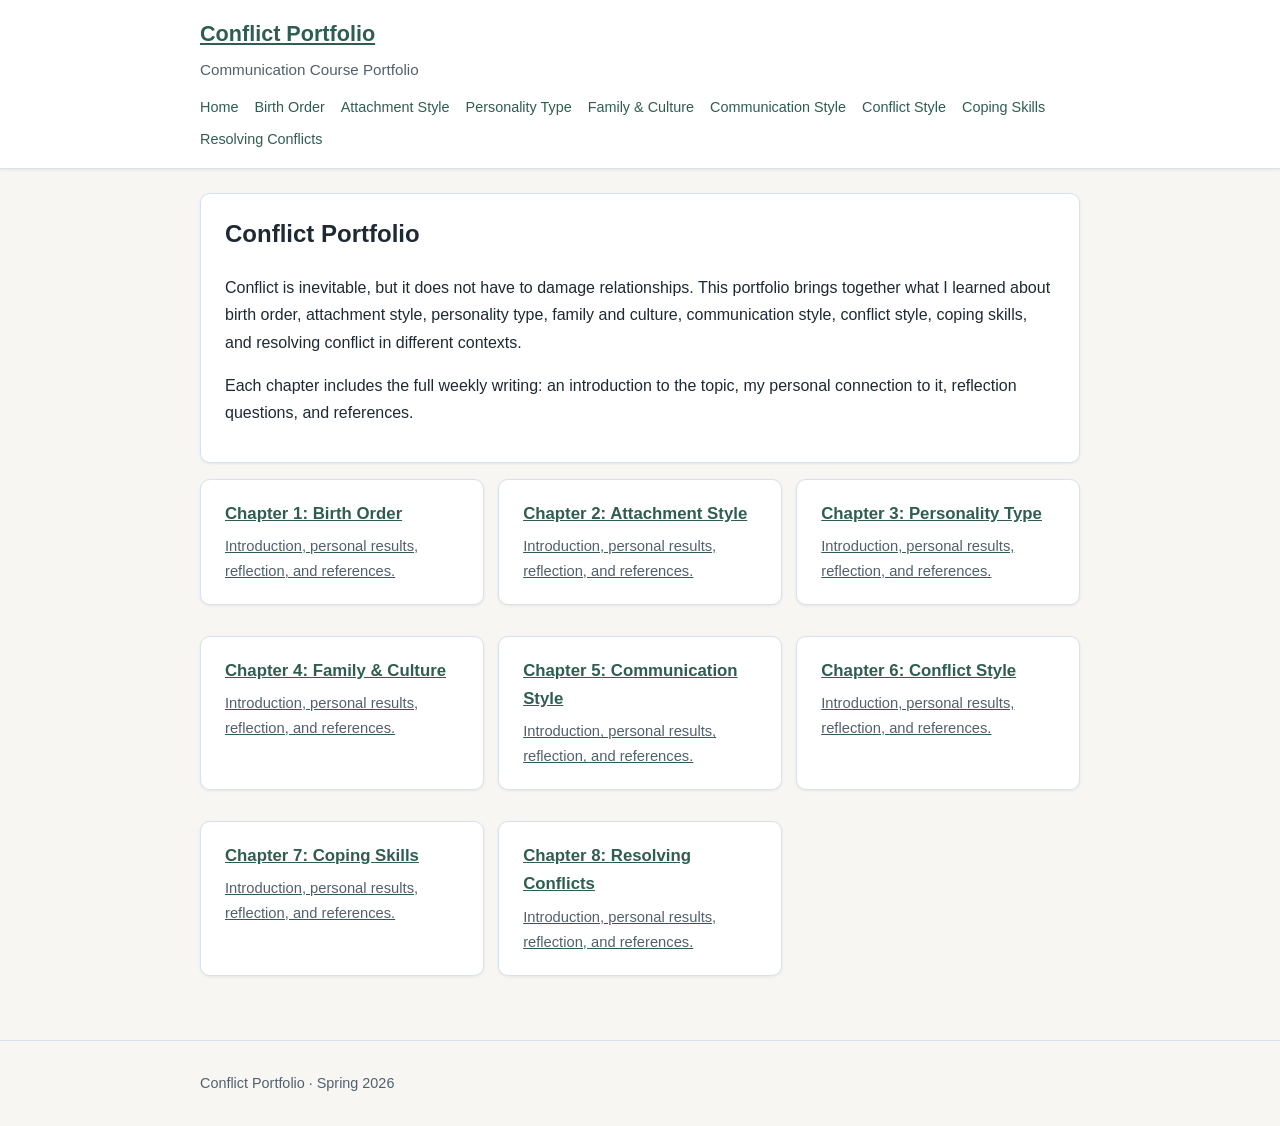
==== docs/index.html @ d165a069 "Add conflict portfolio site for GitHub Pages" ====
<!DOCTYPE html>
<html lang="en">
<head>
  <meta charset="UTF-8">
  <meta name="viewport" content="width=device-width, initial-scale=1.0">
  <title>Home | Conflict Portfolio</title>
  <link rel="stylesheet" href="css/style.css">
</head>
<body>
  <header class="site-header">
    <div class="site-header-inner">
      <h1><a href="index.html">Conflict Portfolio</a></h1>
      <p>Communication Course Portfolio</p>
      <nav class="top-nav" aria-label="Portfolio chapters">
        <a href="index.html">Home</a>
<a href="birth-order.html">Birth Order</a>
<a href="attachment-style.html">Attachment Style</a>
<a href="personality-type.html">Personality Type</a>
<a href="family-culture.html">Family &amp; Culture</a>
<a href="communication-style.html">Communication Style</a>
<a href="conflict-style.html">Conflict Style</a>
<a href="coping-skills.html">Coping Skills</a>
<a href="resolving-conflicts.html">Resolving Conflicts</a>
      </nav>
    </div>
  </header>
  <main class="page-wrap">
    
<section class="hero">
  <h2>Conflict Portfolio</h2>
  <p>Conflict is inevitable, but it does not have to damage relationships. This portfolio brings together what I learned about birth order, attachment style, personality type, family and culture, communication style, conflict style, coping skills, and resolving conflict in different contexts.</p>
  <p>Each chapter includes the full weekly writing: an introduction to the topic, my personal connection to it, reflection questions, and references.</p>
</section>
<section class="toc-grid">
  <a class="chapter-card" href="birth-order.html">
  <h3>Chapter 1: Birth Order</h3>
  <p>Introduction, personal results, reflection, and references.</p>
</a><a class="chapter-card" href="attachment-style.html">
  <h3>Chapter 2: Attachment Style</h3>
  <p>Introduction, personal results, reflection, and references.</p>
</a><a class="chapter-card" href="personality-type.html">
  <h3>Chapter 3: Personality Type</h3>
  <p>Introduction, personal results, reflection, and references.</p>
</a><a class="chapter-card" href="family-culture.html">
  <h3>Chapter 4: Family &amp; Culture</h3>
  <p>Introduction, personal results, reflection, and references.</p>
</a><a class="chapter-card" href="communication-style.html">
  <h3>Chapter 5: Communication Style</h3>
  <p>Introduction, personal results, reflection, and references.</p>
</a><a class="chapter-card" href="conflict-style.html">
  <h3>Chapter 6: Conflict Style</h3>
  <p>Introduction, personal results, reflection, and references.</p>
</a><a class="chapter-card" href="coping-skills.html">
  <h3>Chapter 7: Coping Skills</h3>
  <p>Introduction, personal results, reflection, and references.</p>
</a><a class="chapter-card" href="resolving-conflicts.html">
  <h3>Chapter 8: Resolving Conflicts</h3>
  <p>Introduction, personal results, reflection, and references.</p>
</a>
</section>

  </main>
  <footer class="site-footer">
    <div class="footer-inner">
      <p>Conflict Portfolio &middot; Spring 2026</p>
    </div>
  </footer>
</body>
</html>
---- docs/css/style.css ----
:root {
  --bg: #f7f6f3;
  --surface: #ffffff;
  --text: #1f2933;
  --muted: #52606d;
  --accent: #2f5d50;
  --accent-light: #e8f2ee;
  --border: #d9e2ec;
  --shadow: 0 1px 3px rgba(31, 41, 51, 0.08);
}

* {
  box-sizing: border-box;
}

body {
  margin: 0;
  font-family: Calibri, "Segoe UI", Tahoma, sans-serif;
  font-size: 12pt;
  line-height: 1.7;
  color: var(--text);
  background: var(--bg);
}

a {
  color: var(--accent);
}

a:hover {
  text-decoration: none;
}

.site-header {
  background: var(--surface);
  border-bottom: 1px solid var(--border);
  box-shadow: var(--shadow);
  position: sticky;
  top: 0;
  z-index: 10;
}

.site-header-inner,
.page-wrap,
.footer-inner {
  max-width: 920px;
  margin: 0 auto;
  padding: 1rem 1.25rem;
}

.site-header h1 {
  margin: 0;
  font-size: 1.35rem;
}

.site-header p {
  margin: 0.25rem 0 0;
  color: var(--muted);
  font-size: 0.95rem;
}

.top-nav {
  display: flex;
  flex-wrap: wrap;
  gap: 0.5rem 1rem;
  margin-top: 0.75rem;
  font-size: 0.9rem;
}

.top-nav a {
  text-decoration: none;
}

.top-nav a.active {
  font-weight: 700;
}

.page-wrap {
  padding-top: 1.5rem;
  padding-bottom: 3rem;
}

.hero,
.chapter-card,
.chapter-content,
.appendix-note {
  background: var(--surface);
  border: 1px solid var(--border);
  border-radius: 10px;
  box-shadow: var(--shadow);
}

.hero,
.chapter-card,
.appendix-note {
  padding: 1.25rem 1.5rem;
  margin-bottom: 1rem;
}

.hero h2,
.chapter-content h2:first-child {
  margin-top: 0;
}

.toc-grid {
  display: grid;
  grid-template-columns: repeat(auto-fit, minmax(240px, 1fr));
  gap: 0.9rem;
}

.chapter-card h3 {
  margin: 0 0 0.35rem;
  font-size: 1.05rem;
}

.chapter-card p {
  margin: 0;
  color: var(--muted);
  font-size: 0.92rem;
}

.chapter-content {
  padding: 1.5rem 1.75rem;
}

.chapter-content h2 {
  margin: 2rem 0 0.75rem;
  padding-top: 0.5rem;
  border-top: 1px solid var(--border);
  color: var(--accent);
  font-size: 1.2rem;
}

.chapter-content h2:first-of-type {
  margin-top: 0;
  padding-top: 0;
  border-top: none;
}

.chapter-content h3 {
  margin: 1.25rem 0 0.5rem;
  font-size: 1rem;
}

.chapter-content p {
  margin: 0 0 0.9rem;
}

.chapter-content .references {
  margin-top: 1.5rem;
  padding-top: 1rem;
  border-top: 1px solid var(--border);
}

.chapter-content .references h2 {
  margin-top: 0;
  padding-top: 0;
  border-top: none;
}

.chapter-content ul {
  margin: 0;
  padding-left: 1.25rem;
}

.chapter-content li {
  margin-bottom: 0.6rem;
}

.appendix-note {
  background: var(--accent-light);
}

.site-footer {
  border-top: 1px solid var(--border);
  color: var(--muted);
  font-size: 0.9rem;
}

@media (max-width: 640px) {
  .chapter-content {
    padding: 1.1rem 1rem;
  }
}
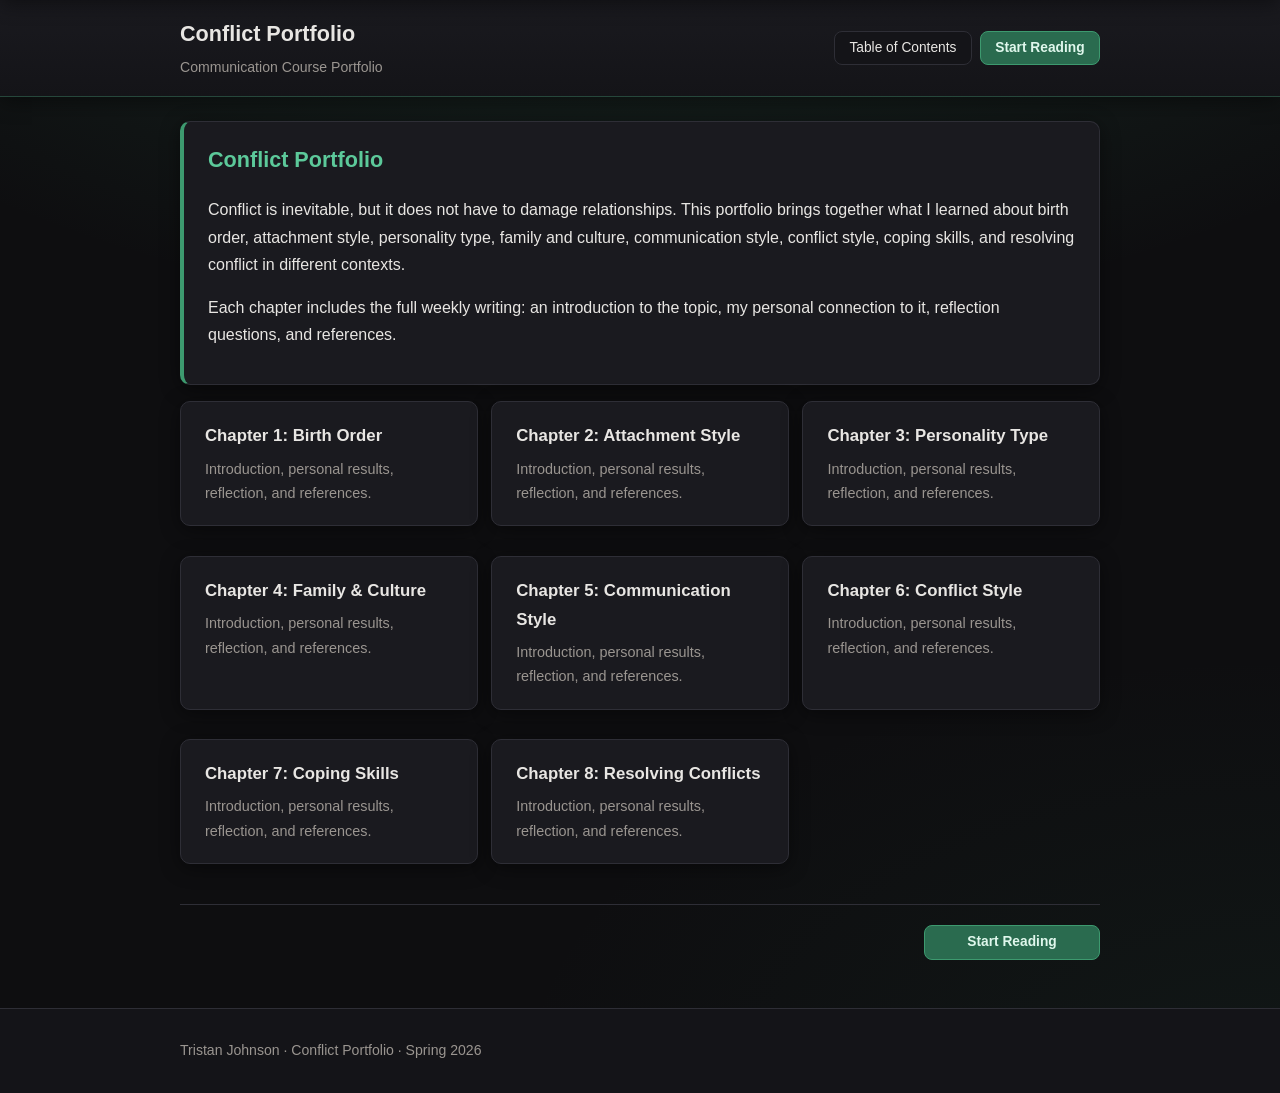
==== commit 3ef9fda2: "Redesign portfolio site with dark theme and improved navigation. Update styling, TOC dropdown, scrol" ====
--- a/docs/index.html
+++ b/docs/index.html
@@ -7,21 +7,62 @@
   <link rel="stylesheet" href="css/style.css">
 </head>
 <body>
-  <header class="site-header">
+  <header class="site-header site-header--main" aria-hidden="false">
     <div class="site-header-inner">
-      <h1><a href="index.html">Conflict Portfolio</a></h1>
-      <p>Communication Course Portfolio</p>
-      <nav class="top-nav" aria-label="Portfolio chapters">
-        <a href="index.html">Home</a>
-<a href="birth-order.html">Birth Order</a>
-<a href="attachment-style.html">Attachment Style</a>
-<a href="personality-type.html">Personality Type</a>
-<a href="family-culture.html">Family &amp; Culture</a>
-<a href="communication-style.html">Communication Style</a>
-<a href="conflict-style.html">Conflict Style</a>
-<a href="coping-skills.html">Coping Skills</a>
-<a href="resolving-conflicts.html">Resolving Conflicts</a>
-      </nav>
+      <div class="header-row">
+        <div class="header-brand">
+          <h1><a href="index.html">Conflict Portfolio</a></h1>
+          <p>Communication Course Portfolio</p>
+        </div>
+        <div class="header-actions">
+          <div class="toc-dropdown">
+            <button type="button" class="btn btn-ghost" id="toc-toggle-main" aria-expanded="false" aria-controls="toc-menu-main" aria-haspopup="true">
+              Table of Contents
+            </button>
+            <div class="toc-menu" id="toc-menu-main" role="menu" hidden>
+              <a href="index.html" class="toc-item is-current" role="menuitem">Home</a>
+            <a href="birth-order.html" class="toc-item" role="menuitem">Chapter 1: Birth Order</a>
+            <a href="attachment-style.html" class="toc-item" role="menuitem">Chapter 2: Attachment Style</a>
+            <a href="personality-type.html" class="toc-item" role="menuitem">Chapter 3: Personality Type</a>
+            <a href="family-culture.html" class="toc-item" role="menuitem">Chapter 4: Family &amp; Culture</a>
+            <a href="communication-style.html" class="toc-item" role="menuitem">Chapter 5: Communication Style</a>
+            <a href="conflict-style.html" class="toc-item" role="menuitem">Chapter 6: Conflict Style</a>
+            <a href="coping-skills.html" class="toc-item" role="menuitem">Chapter 7: Coping Skills</a>
+            <a href="resolving-conflicts.html" class="toc-item" role="menuitem">Chapter 8: Resolving Conflicts</a>
+            </div>
+          </div>
+          <a href="birth-order.html" class="btn btn-primary">Start Reading</a>
+        </div>
+      </div>
+    </div>
+  </header>
+  <header class="site-header site-header--dock" id="header-dock" aria-hidden="true">
+    <div class="site-header-inner">
+      <div class="header-row">
+        <div class="header-brand">
+          <p class="dock-title"><a href="index.html">Conflict Portfolio</a></p>
+          
+        </div>
+        <div class="header-actions">
+          <div class="toc-dropdown">
+            <button type="button" class="btn btn-ghost" id="toc-toggle-dock" aria-expanded="false" aria-controls="toc-menu-dock" aria-haspopup="true">
+              Table of Contents
+            </button>
+            <div class="toc-menu" id="toc-menu-dock" role="menu" hidden>
+              <a href="index.html" class="toc-item is-current" role="menuitem">Home</a>
+            <a href="birth-order.html" class="toc-item" role="menuitem">Chapter 1: Birth Order</a>
+            <a href="attachment-style.html" class="toc-item" role="menuitem">Chapter 2: Attachment Style</a>
+            <a href="personality-type.html" class="toc-item" role="menuitem">Chapter 3: Personality Type</a>
+            <a href="family-culture.html" class="toc-item" role="menuitem">Chapter 4: Family &amp; Culture</a>
+            <a href="communication-style.html" class="toc-item" role="menuitem">Chapter 5: Communication Style</a>
+            <a href="conflict-style.html" class="toc-item" role="menuitem">Chapter 6: Conflict Style</a>
+            <a href="coping-skills.html" class="toc-item" role="menuitem">Chapter 7: Coping Skills</a>
+            <a href="resolving-conflicts.html" class="toc-item" role="menuitem">Chapter 8: Resolving Conflicts</a>
+            </div>
+          </div>
+          <a href="birth-order.html" class="btn btn-primary">Start Reading</a>
+        </div>
+      </div>
     </div>
   </header>
   <main class="page-wrap">
@@ -59,11 +100,130 @@
 </a>
 </section>
 
+    <nav class="chapter-bottom-nav" aria-label="Continue reading"><a href="birth-order.html" class="btn btn-primary">Start Reading</a></nav>
   </main>
   <footer class="site-footer">
     <div class="footer-inner">
-      <p>Conflict Portfolio &middot; Spring 2026</p>
+      <p>Tristan Johnson &middot; Conflict Portfolio &middot; Spring 2026</p>
     </div>
   </footer>
+  <button type="button" class="back-to-top" id="back-to-top" aria-label="Return to top">
+    <span aria-hidden="true">&uarr;</span>
+  </button>
+  <script>
+  (function () {
+    var mainHeader = document.querySelector(".site-header--main");
+    var dock = document.getElementById("header-dock");
+    var backToTop = document.getElementById("back-to-top");
+    var lastY = window.scrollY || 0;
+    var dockOpen = false;
+    var suppressDockUntilTop = false;
+    var atTopThreshold = 16;
+    var atBottomThreshold = 32;
+    var scrollDelta = 4;
+    var backToTopThreshold = 400;
+
+    function atPageBottom() {
+      var y = window.scrollY || 0;
+      var maxScroll = Math.max(
+        0,
+        document.documentElement.scrollHeight - window.innerHeight
+      );
+      return maxScroll - y <= atBottomThreshold;
+    }
+
+    function wireToc(headerRoot) {
+      if (!headerRoot) return;
+      var toggle = headerRoot.querySelector(".toc-dropdown button");
+      var menu = headerRoot.querySelector(".toc-menu");
+      if (!toggle || !menu) return;
+
+      function closeMenu() {
+        menu.hidden = true;
+        toggle.setAttribute("aria-expanded", "false");
+      }
+
+      headerRoot.querySelector(".toc-dropdown").addEventListener("click", function (event) {
+        event.stopPropagation();
+      });
+
+      toggle.addEventListener("click", function () {
+        var open = menu.hidden;
+        document.querySelectorAll(".toc-menu").forEach(function (other) {
+          if (other !== menu) {
+            other.hidden = true;
+            var otherToggle = other.parentElement.querySelector("button");
+            if (otherToggle) otherToggle.setAttribute("aria-expanded", "false");
+          }
+        });
+        menu.hidden = !open;
+        toggle.setAttribute("aria-expanded", open ? "true" : "false");
+      });
+
+      menu.querySelectorAll(".toc-item").forEach(function (link) {
+        link.addEventListener("click", closeMenu);
+      });
+
+      return closeMenu;
+    }
+
+    var closeDockToc = wireToc(dock);
+    wireToc(mainHeader);
+
+    document.addEventListener("click", function () {
+      document.querySelectorAll(".toc-menu").forEach(function (menu) {
+        menu.hidden = true;
+      });
+      document.querySelectorAll(".toc-dropdown button").forEach(function (btn) {
+        btn.setAttribute("aria-expanded", "false");
+      });
+    });
+
+    function setDockOpen(open) {
+      if (!dock || dockOpen === open) return;
+      dockOpen = open;
+      dock.classList.toggle("is-revealed", open);
+      dock.setAttribute("aria-hidden", open ? "false" : "true");
+      if (!open && closeDockToc) closeDockToc();
+    }
+
+    function onScroll() {
+      var y = window.scrollY || 0;
+      var delta = y - lastY;
+
+      if (y <= atTopThreshold || atPageBottom()) {
+        setDockOpen(false);
+        if (y <= atTopThreshold) suppressDockUntilTop = false;
+      } else if (suppressDockUntilTop) {
+        setDockOpen(false);
+        if (delta > scrollDelta) {
+          suppressDockUntilTop = false;
+        }
+      } else if (delta < -scrollDelta) {
+        setDockOpen(true);
+      } else if (delta > scrollDelta) {
+        setDockOpen(false);
+      }
+
+      if (backToTop) {
+        backToTop.classList.toggle("is-visible", y > backToTopThreshold);
+      }
+
+      lastY = y;
+    }
+
+    if (backToTop) {
+      backToTop.addEventListener("click", function () {
+        suppressDockUntilTop = true;
+        setDockOpen(false);
+        window.scrollTo({ top: 0, behavior: "smooth" });
+      });
+    }
+
+    window.addEventListener("scroll", onScroll, { passive: true });
+    setDockOpen(false);
+    onScroll();
+  })();
+  </script>
 </body>
 </html>
--- a/docs/css/style.css
+++ b/docs/css/style.css
@@ -1,12 +1,20 @@
 :root {
-  --bg: #f7f6f3;
-  --surface: #ffffff;
-  --text: #1f2933;
-  --muted: #52606d;
-  --accent: #2f5d50;
-  --accent-light: #e8f2ee;
-  --border: #d9e2ec;
-  --shadow: 0 1px 3px rgba(31, 41, 51, 0.08);
+  --bg: #0e0e10;
+  --bg-accent: #141418;
+  --surface: #1a1a1f;
+  --surface-hover: #222228;
+  --text: #e8e6e3;
+  --muted: #9a9590;
+  --accent: #3d9a6f;
+  --accent-bright: #5cc99a;
+  --accent-dim: #2a6b4f;
+  --accent-glow: rgba(61, 154, 111, 0.22);
+  --border: #2e2e36;
+  --border-accent: rgba(61, 154, 111, 0.35);
+  --shadow: 0 4px 20px rgba(0, 0, 0, 0.45);
+  --shadow-hover: 0 8px 28px rgba(61, 154, 111, 0.14);
+  --header-pad: 1rem 1.25rem;
+  --page-pad: 1.5rem 1.25rem 3rem;
 }
 
 * {
@@ -16,67 +24,251 @@
 body {
   margin: 0;
   font-family: Calibri, "Segoe UI", Tahoma, sans-serif;
-  font-size: 12pt;
+  font-size: clamp(0.95rem, 2.5vw, 12pt);
   line-height: 1.7;
   color: var(--text);
   background: var(--bg);
+  background-image:
+    radial-gradient(ellipse 80% 50% at 50% -20%, var(--accent-glow), transparent),
+    radial-gradient(ellipse 60% 40% at 100% 100%, rgba(42, 107, 79, 0.1), transparent);
+  min-height: 100vh;
 }
 
 a {
-  color: var(--accent);
+  color: var(--accent-bright);
+  transition: color 0.2s ease;
 }
 
 a:hover {
+  color: #7fe0b8;
   text-decoration: none;
 }
 
 .site-header {
+  background: linear-gradient(180deg, var(--surface) 0%, var(--bg-accent) 100%);
+  border-bottom: 1px solid var(--border-accent);
+  box-shadow: var(--shadow);
+}
+
+.site-header--main {
+  position: relative;
+  z-index: 10;
+}
+
+.site-header--dock {
+  position: fixed;
+  top: 0;
+  left: 0;
+  right: 0;
+  z-index: 25;
+  transform: translateY(-100%);
+  pointer-events: none;
+  transition: transform 0.5s ease;
+  will-change: transform;
+}
+
+.site-header--dock.is-revealed {
+  transform: translateY(0);
+  pointer-events: auto;
+}
+
+.site-header--dock .site-header-inner {
+  padding-top: 0.65rem;
+  padding-bottom: 0.65rem;
+}
+
+.site-header--dock .dock-title {
+  margin: 0;
+  font-size: 1rem;
+  font-weight: 700;
+}
+
+.site-header--dock .dock-title a {
+  color: var(--text);
+  text-decoration: none;
+}
+
+.site-header--dock .dock-title a:hover {
+  color: var(--accent-bright);
+}
+
+
+.back-to-top {
+  position: fixed;
+  right: max(1rem, env(safe-area-inset-right));
+  bottom: max(1rem, env(safe-area-inset-bottom));
+  z-index: 30;
+  width: 2.75rem;
+  height: 2.75rem;
+  border: 1px solid var(--border-accent);
+  border-radius: 999px;
   background: var(--surface);
-  border-bottom: 1px solid var(--border);
+  color: var(--accent-bright);
+  font-size: 1.25rem;
+  line-height: 1;
+  cursor: pointer;
+  opacity: 0;
+  pointer-events: none;
+  transform: translateY(14px);
+  transition: opacity 0.22s ease, transform 0.22s ease, background 0.2s ease, border-color 0.2s ease;
   box-shadow: var(--shadow);
-  position: sticky;
-  top: 0;
-  z-index: 10;
+}
+
+.back-to-top:hover {
+  background: var(--accent-dim);
+  border-color: var(--accent);
+  color: #dff7ec;
+}
+
+.back-to-top.is-visible {
+  opacity: 1;
+  pointer-events: auto;
+  transform: translateY(0);
+}
+
+.back-to-top:focus-visible {
+  outline: 2px solid var(--accent-bright);
+  outline-offset: 2px;
 }
 
 .site-header-inner,
 .page-wrap,
 .footer-inner {
-  max-width: 920px;
+  max-width: 960px;
   margin: 0 auto;
-  padding: 1rem 1.25rem;
+  padding: var(--header-pad);
+}
+
+.page-wrap {
+  padding: var(--page-pad);
+}
+
+.header-row {
+  display: flex;
+  align-items: center;
+  justify-content: space-between;
+  gap: 0.75rem 1rem;
+}
+
+.header-brand {
+  min-width: 0;
+  flex: 1 1 auto;
+}
+
+.header-actions {
+  display: flex;
+  align-items: center;
+  gap: 0.5rem;
+  flex: 0 0 auto;
+}
+
+.btn {
+  display: inline-flex;
+  align-items: center;
+  justify-content: center;
+  padding: 0.5rem 0.9rem;
+  border-radius: 8px;
+  font: inherit;
+  font-size: 0.86rem;
+  line-height: 1.2;
+  text-decoration: none;
+  cursor: pointer;
+  border: 1px solid transparent;
+  white-space: nowrap;
+  transition: background 0.2s ease, border-color 0.2s ease, color 0.2s ease, box-shadow 0.2s ease;
+}
+
+.btn-primary {
+  background: var(--accent-dim);
+  border-color: var(--accent);
+  color: #dff7ec;
+  font-weight: 600;
+}
+
+.btn-primary:hover {
+  background: var(--accent);
+  color: #fff;
+}
+
+.btn-ghost {
+  background: var(--bg-accent);
+  border-color: var(--border);
+  color: var(--text);
+}
+
+.btn-ghost:hover {
+  border-color: var(--border-accent);
+  color: var(--accent-bright);
+}
+
+.btn:focus-visible {
+  outline: 2px solid var(--accent-bright);
+  outline-offset: 2px;
+}
+
+.toc-dropdown {
+  position: relative;
+}
+
+.toc-menu {
+  position: absolute;
+  top: calc(100% + 0.45rem);
+  right: 0;
+  min-width: 260px;
+  max-width: min(92vw, 320px);
+  max-height: 60vh;
+  overflow-y: auto;
+  background: var(--surface);
+  border: 1px solid var(--border-accent);
+  border-radius: 10px;
+  box-shadow: var(--shadow);
+  padding: 0.35rem;
+  z-index: 40;
+}
+
+.toc-menu[hidden] {
+  display: none;
+}
+
+.toc-item {
+  display: block;
+  padding: 0.55rem 0.75rem;
+  border-radius: 6px;
+  color: var(--text);
+  text-decoration: none;
+  font-size: 0.9rem;
+  line-height: 1.35;
+}
+
+.toc-item:hover {
+  background: var(--surface-hover);
+  color: var(--accent-bright);
+}
+
+.toc-item.is-current {
+  background: var(--accent-dim);
+  color: #dff7ec;
+  font-weight: 600;
 }
 
 .site-header h1 {
   margin: 0;
-  font-size: 1.35rem;
+  font-size: clamp(1.1rem, 4vw, 1.35rem);
+}
+
+.site-header h1 a {
+  color: var(--text);
+  text-decoration: none;
+}
+
+.site-header h1 a:hover {
+  color: var(--accent-bright);
 }
 
 .site-header p {
-  margin: 0.25rem 0 0;
+  margin: 0.2rem 0 0;
   color: var(--muted);
-  font-size: 0.95rem;
-}
-
-.top-nav {
-  display: flex;
-  flex-wrap: wrap;
-  gap: 0.5rem 1rem;
-  margin-top: 0.75rem;
-  font-size: 0.9rem;
-}
-
-.top-nav a {
-  text-decoration: none;
-}
-
-.top-nav a.active {
-  font-weight: 700;
-}
-
-.page-wrap {
-  padding-top: 1.5rem;
-  padding-bottom: 3rem;
+  font-size: 0.88rem;
 }
 
 .hero,
@@ -92,8 +284,12 @@
 .hero,
 .chapter-card,
 .appendix-note {
-  padding: 1.25rem 1.5rem;
+  padding: clamp(1rem, 3vw, 1.25rem) clamp(1rem, 3vw, 1.5rem);
   margin-bottom: 1rem;
+}
+
+.hero {
+  border-left: 4px solid var(--accent);
 }
 
 .hero h2,
@@ -101,33 +297,60 @@
   margin-top: 0;
 }
 
+.hero h2 {
+  color: var(--accent-bright);
+  font-size: clamp(1.15rem, 4vw, 1.35rem);
+}
+
 .toc-grid {
   display: grid;
-  grid-template-columns: repeat(auto-fit, minmax(240px, 1fr));
-  gap: 0.9rem;
+  grid-template-columns: repeat(auto-fit, minmax(min(100%, 220px), 1fr));
+  gap: 0.85rem;
+}
+
+.chapter-card {
+  display: block;
+  text-decoration: none;
+  color: inherit;
+  transition: transform 0.2s ease, box-shadow 0.2s ease, border-color 0.2s ease, background 0.2s ease;
+}
+
+.chapter-card:hover {
+  transform: translateY(-2px);
+  background: var(--surface-hover);
+  border-color: var(--border-accent);
+  box-shadow: var(--shadow-hover);
 }
 
 .chapter-card h3 {
   margin: 0 0 0.35rem;
-  font-size: 1.05rem;
+  font-size: clamp(0.98rem, 3vw, 1.05rem);
+  color: var(--text);
+  transition: color 0.2s ease;
+}
+
+.chapter-card:hover h3 {
+  color: var(--accent-bright);
 }
 
 .chapter-card p {
   margin: 0;
   color: var(--muted);
-  font-size: 0.92rem;
+  font-size: 0.9rem;
 }
 
 .chapter-content {
-  padding: 1.5rem 1.75rem;
+  padding: clamp(1rem, 3vw, 1.5rem) clamp(1rem, 3vw, 1.75rem);
+  border-top: 3px solid var(--accent-dim);
+  overflow-wrap: anywhere;
 }
 
 .chapter-content h2 {
   margin: 2rem 0 0.75rem;
   padding-top: 0.5rem;
   border-top: 1px solid var(--border);
-  color: var(--accent);
-  font-size: 1.2rem;
+  color: var(--accent-bright);
+  font-size: clamp(1.05rem, 3.5vw, 1.2rem);
 }
 
 .chapter-content h2:first-of-type {
@@ -138,7 +361,8 @@
 
 .chapter-content h3 {
   margin: 1.25rem 0 0.5rem;
-  font-size: 1rem;
+  font-size: clamp(0.95rem, 3vw, 1rem);
+  color: var(--text);
 }
 
 .chapter-content p {
@@ -148,7 +372,7 @@
 .chapter-content .references {
   margin-top: 1.5rem;
   padding-top: 1rem;
-  border-top: 1px solid var(--border);
+  border-top: 1px solid var(--border-accent);
 }
 
 .chapter-content .references h2 {
@@ -166,18 +390,109 @@
   margin-bottom: 0.6rem;
 }
 
+.chapter-content li::marker {
+  color: var(--accent);
+}
+
 .appendix-note {
-  background: var(--accent-light);
+  background: var(--bg-accent);
+  border-color: var(--border-accent);
+}
+
+.chapter-bottom-nav {
+  margin-top: 1.5rem;
+  padding-top: 1.25rem;
+  border-top: 1px solid var(--border);
+  display: flex;
+  justify-content: flex-end;
+}
+
+.chapter-bottom-nav .btn-primary {
+  min-width: 11rem;
 }
 
 .site-footer {
   border-top: 1px solid var(--border);
   color: var(--muted);
-  font-size: 0.9rem;
-}
-
-@media (max-width: 640px) {
-  .chapter-content {
-    padding: 1.1rem 1rem;
-  }
-}
+  font-size: 0.88rem;
+  background: var(--bg-accent);
+}
+
+@media (max-width: 768px) {
+  :root {
+    --header-pad: 0.85rem 1rem;
+    --page-pad: 1.1rem 1rem 2.5rem;
+  }
+
+  .header-row {
+    flex-wrap: wrap;
+    align-items: flex-start;
+  }
+
+  .header-actions {
+    width: 100%;
+    justify-content: flex-end;
+  }
+
+  .btn {
+    font-size: 0.82rem;
+    padding: 0.48rem 0.75rem;
+  }
+
+  .toc-menu {
+    min-width: min(100%, 280px);
+  }
+
+  .chapter-card:hover {
+    transform: none;
+  }
+
+  .chapter-bottom-nav {
+    justify-content: stretch;
+  }
+
+  .chapter-bottom-nav .btn-primary {
+    width: 100%;
+    min-width: 0;
+  }
+}
+
+@media (max-width: 480px) {
+  .header-actions {
+    flex-direction: column;
+    align-items: stretch;
+  }
+
+  .btn {
+    width: 100%;
+  }
+
+  .toc-dropdown {
+    width: 100%;
+  }
+
+  .toc-dropdown .btn-ghost {
+    width: 100%;
+  }
+
+  .toc-menu {
+    left: 0;
+    right: 0;
+    min-width: 0;
+    width: 100%;
+  }
+
+  .toc-grid {
+    grid-template-columns: 1fr;
+  }
+
+  .site-header-inner {
+    padding-left: max(1rem, env(safe-area-inset-left));
+    padding-right: max(1rem, env(safe-area-inset-right));
+  }
+
+  .page-wrap {
+    padding-left: max(1rem, env(safe-area-inset-left));
+    padding-right: max(1rem, env(safe-area-inset-right));
+  }
+}
